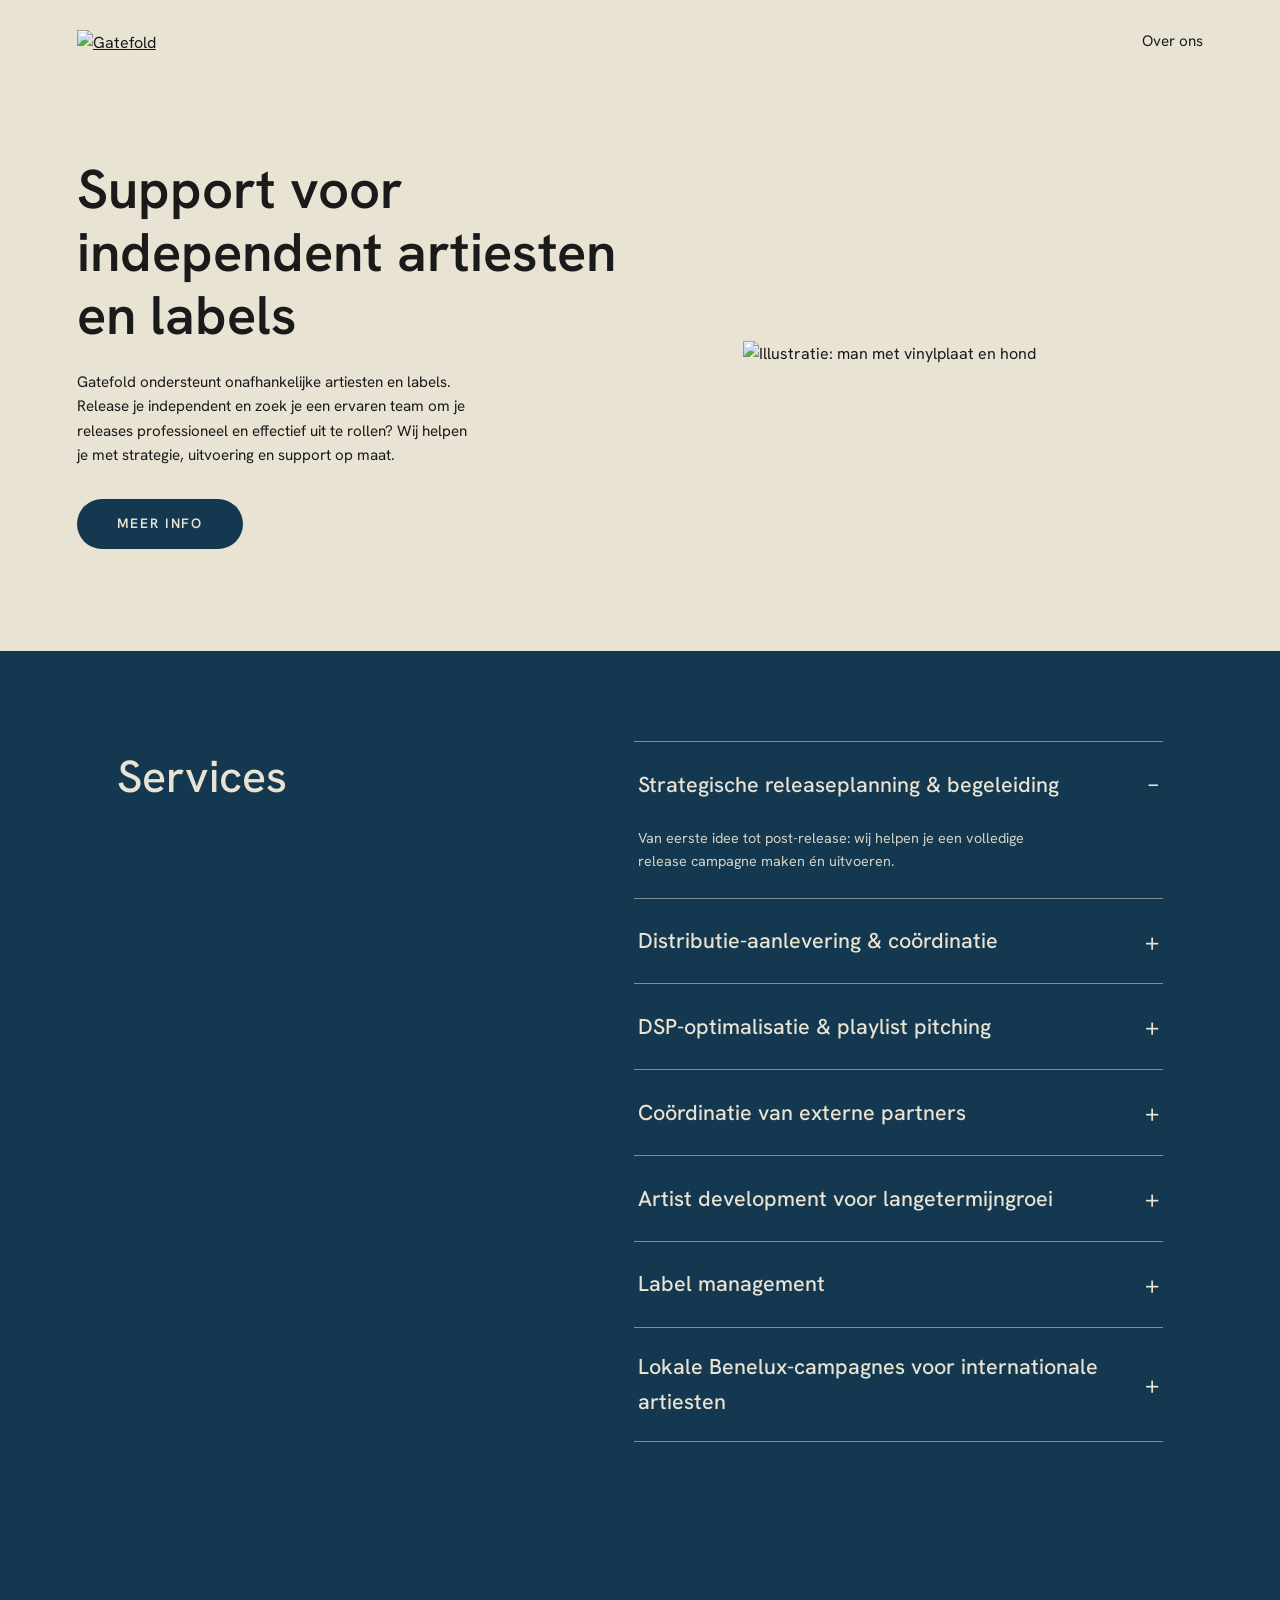
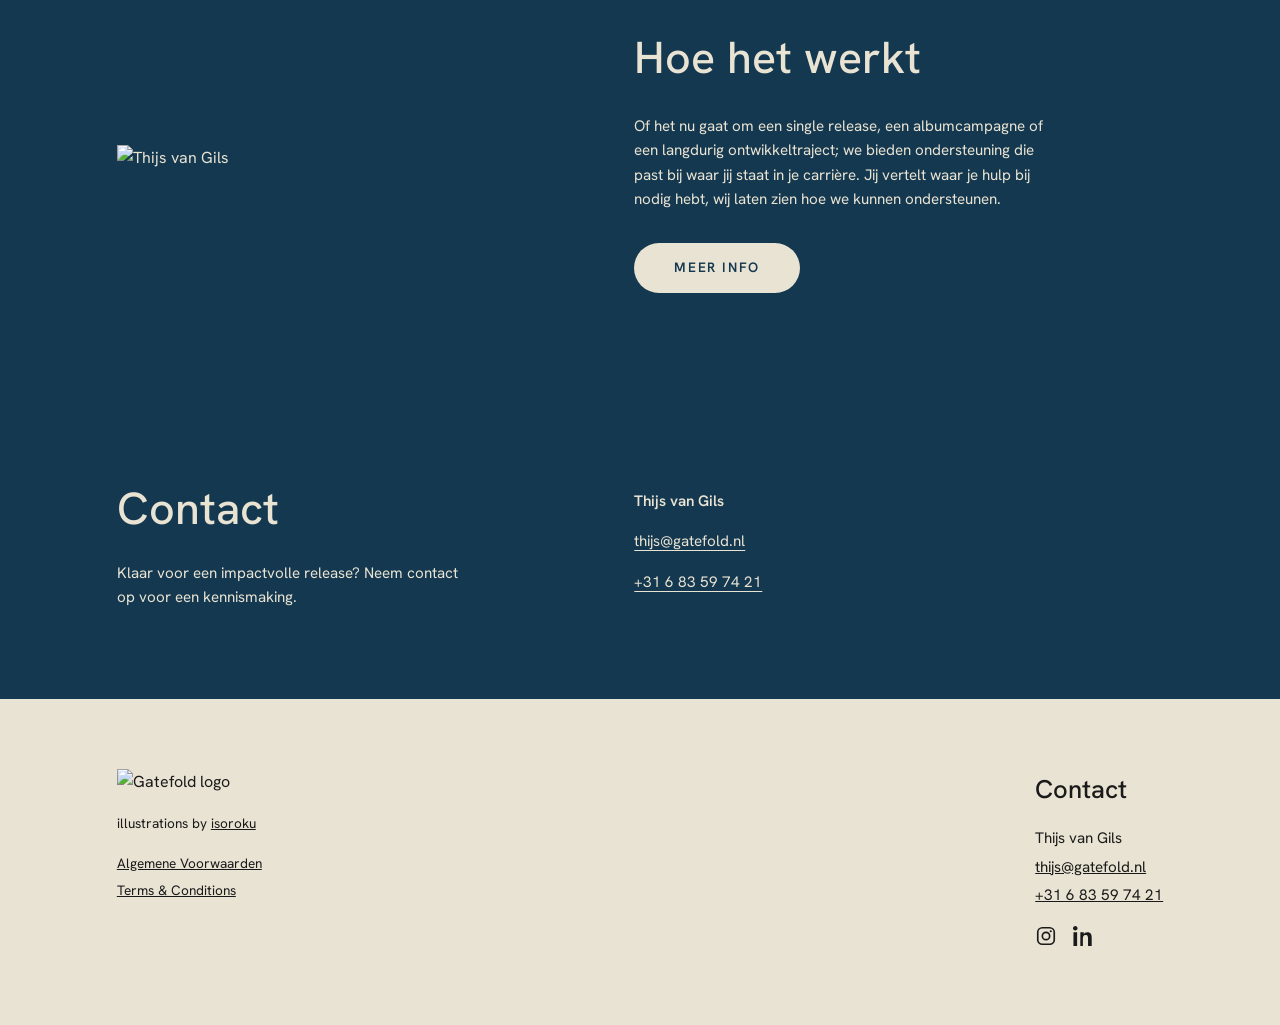
==== index.html @ 9f6c151a "Add files via upload" ====
<!DOCTYPE html>
<html lang="nl">
<head>
  <meta charset="UTF-8">
  <meta name="viewport" content="width=device-width, initial-scale=1.0">
  <title>Gatefold — Support voor independent artiesten en labels</title>
  <meta name="description" content="Gatefold ondersteunt onafhankelijke artiesten en labels met strategie, uitvoering en support op maat.">
  <link rel="preconnect" href="https://fonts.googleapis.com">
  <link rel="preconnect" href="https://fonts.gstatic.com" crossorigin>
  <link href="https://fonts.googleapis.com/css2?family=Hanken+Grotesk:wght@400;500;600;700&display=swap" rel="stylesheet">
  <link rel="stylesheet" href="style.css">
</head>
<body>

  <header class="site-header">
    <a href="index.html" class="wordmark"><img src="img/logo.png" alt="Gatefold"></a>
    <nav>
      <a href="over-ons.html">Over ons</a>
    </nav>
  </header>

  <!-- HERO -->
  <section class="hero">
    <div class="hero-inner">
      <div class="hero-text">
        <h1>Support voor independent artiesten en labels</h1>
        <p>Gatefold ondersteunt onafhankelijke artiesten en labels. Release je independent en zoek je een ervaren team om je releases professioneel en effectief uit te rollen? Wij helpen je met strategie, uitvoering en support op maat.</p>
        <a href="over-ons.html" class="btn btn-dark">Meer info</a>
      </div>
      <div class="hero-image">
        <img src="img/hero.png" alt="Illustratie: man met vinylplaat en hond">
      </div>
    </div>
  </section>

  <!-- SERVICES -->
  <section class="dark" id="services">
    <div class="section-inner two-col">
      <h2 class="section-title">Services</h2>
      <div class="accordion">

        <details open>
          <summary>Strategische releaseplanning &amp; begeleiding</summary>
          <p>Van eerste idee tot post-release: wij helpen je een volledige release campagne maken én uitvoeren.</p>
        </details>

        <details>
          <summary>Distributie-aanlevering &amp; coördinatie</summary>
          <p><!-- PLACEHOLDER: vervang deze tekst --> Beschrijving van deze service volgt.</p>
        </details>

        <details>
          <summary>DSP-optimalisatie &amp; playlist pitching</summary>
          <p><!-- PLACEHOLDER: vervang deze tekst --> Beschrijving van deze service volgt.</p>
        </details>

        <details>
          <summary>Coördinatie van externe partners</summary>
          <p><!-- PLACEHOLDER: vervang deze tekst --> Beschrijving van deze service volgt.</p>
        </details>

        <details>
          <summary>Artist development voor langetermijngroei</summary>
          <p><!-- PLACEHOLDER: vervang deze tekst --> Beschrijving van deze service volgt.</p>
        </details>

        <details>
          <summary>Label management</summary>
          <p><!-- PLACEHOLDER: vervang deze tekst --> Beschrijving van deze service volgt.</p>
        </details>

        <details>
          <summary>Lokale Benelux-campagnes voor internationale artiesten</summary>
          <p><!-- PLACEHOLDER: vervang deze tekst --> Beschrijving van deze service volgt.</p>
        </details>

      </div>
    </div>

    <!-- HOE HET WERKT -->
    <div class="section-inner two-col how-it-works">
      <div class="how-image">
        <img src="img/thijs.jpg" alt="Thijs van Gils">
      </div>
      <div class="how-text">
        <h2>Hoe het werkt</h2>
        <p>Of het nu gaat om een single release, een albumcampagne of een langdurig ontwikkeltraject; we bieden ondersteuning die past bij waar jij staat in je carrière. Jij vertelt waar je hulp bij nodig hebt, wij laten zien hoe we kunnen ondersteunen.</p>
        <a href="over-ons.html" class="btn btn-light">Meer info</a>
      </div>
    </div>

    <!-- CONTACT -->
    <div class="section-inner two-col contact" id="contact">
      <div>
        <h2 class="section-title">Contact</h2>
        <p>Klaar voor een impactvolle release? Neem contact op voor een kennismaking.</p>
      </div>
      <div class="contact-details">
        <p class="contact-name">Thijs van Gils</p>
        <p><a href="mailto:thijs@gatefold.nl">thijs@gatefold.nl</a></p>
        <p><a href="tel:+31683597421">+31 6 83 59 74 21</a></p>
      </div>
    </div>
  </section>

  <!-- FOOTER -->
  <footer class="site-footer">
    <div class="footer-left">
      <img src="img/logo-footer.png" alt="Gatefold logo" class="footer-logo">
      <p class="credit">illustrations by <a href="https://pelicanswamp.jp/" target="_blank" rel="noopener">isoroku</a></p>
      <p><a href="algemene-voorwaarden.html">Algemene Voorwaarden</a></p>
      <p><a href="terms-conditions.html">Terms &amp; Conditions</a></p>
    </div>
    <div class="footer-right">
      <h3>Contact</h3>
      <p>Thijs van Gils</p>
      <p><a href="mailto:thijs@gatefold.nl">thijs@gatefold.nl</a></p>
      <p><a href="tel:+31683597421">+31 6 83 59 74 21</a></p>
      <div class="socials">
        <a href="http://instagram.com/gatefold.nl" aria-label="Instagram" target="_blank" rel="noopener">
          <svg viewBox="0 0 24 24" width="22" height="22" fill="none" stroke="currentColor" stroke-width="1.8"><rect x="3" y="3" width="18" height="18" rx="5"/><circle cx="12" cy="12" r="4"/><circle cx="17.2" cy="6.8" r="1.2" fill="currentColor" stroke="none"/></svg>
        </a>
        <a href="https://nl.linkedin.com/company/gatefoldnl" aria-label="LinkedIn" target="_blank" rel="noopener">
          <svg viewBox="0 0 24 24" width="22" height="22" fill="currentColor"><path d="M4.98 3.5C4.98 4.88 3.87 6 2.5 6S0 4.88 0 3.5 1.12 1 2.5 1s2.48 1.12 2.48 2.5zM.5 8h4V23h-4V8zm7.5 0h3.8v2.05h.05c.53-1 1.83-2.05 3.77-2.05 4.03 0 4.78 2.65 4.78 6.1V23h-4v-7.9c0-1.88-.03-4.3-2.62-4.3-2.62 0-3.02 2.05-3.02 4.17V23H8V8z"/></svg>
        </a>
      </div>
    </div>
  </footer>

</body>
</html>
---- style.css ----
/* ==========================================================
   Gatefold — statische site
   Kleuren en typografie gebaseerd op het originele ontwerp
   ========================================================== */

:root {
  --cream: #e9e3d3;      /* lichte achtergrond */
  --navy: #14384f;       /* donkerblauwe secties */
  --ink: #1a1a1a;        /* tekst op licht */
  --line: rgba(233, 227, 211, 0.5); /* lijntjes in accordeon */
}

* { margin: 0; padding: 0; box-sizing: border-box; }

html { scroll-behavior: smooth; }

body {
  font-family: "Hanken Grotesk", "Helvetica Neue", Arial, sans-serif;
  background: var(--cream);
  color: var(--ink);
  line-height: 1.6;
}

img { max-width: 100%; display: block; }

a { color: inherit; }

/* ---------- Header ---------- */

.site-header {
  display: flex;
  justify-content: space-between;
  align-items: center;
  padding: 28px 6vw;
  background: var(--cream);
}

.wordmark img { height: 22px; width: auto; }

.site-header nav a {
  text-decoration: none;
  font-size: 0.95rem;
  margin-left: 28px;
}

.site-header nav a:hover,
.site-header nav a.active {
  text-decoration: underline;
  text-underline-offset: 4px;
}

/* ---------- Knoppen ---------- */

.btn {
  display: inline-block;
  padding: 14px 40px;
  border-radius: 999px;
  text-decoration: none;
  font-size: 0.85rem;
  font-weight: 600;
  letter-spacing: 0.12em;
  text-transform: uppercase;
  transition: opacity 0.2s ease;
}

.btn:hover { opacity: 0.85; }

.btn-dark { background: var(--navy); color: var(--cream); }
.btn-light { background: var(--cream); color: var(--navy); }

/* ---------- Hero ---------- */

.hero { background: var(--cream); padding: 6vw 6vw 8vw; }

.hero-inner {
  display: grid;
  grid-template-columns: 1.1fr 1fr;
  gap: 6vw;
  align-items: center;
  max-width: 1200px;
  margin: 0 auto;
}

.hero h1 {
  font-size: clamp(2.2rem, 4.5vw, 3.4rem);
  font-weight: 600;
  line-height: 1.15;
  margin-bottom: 24px;
}

.hero p { max-width: 44ch; margin-bottom: 32px; font-size: 0.95rem; }

.hero-image img { max-width: 420px; margin: 0 auto; }

/* ---------- Donkere secties ---------- */

.dark { background: var(--navy); color: var(--cream); }

.section-inner {
  max-width: 1200px;
  margin: 0 auto;
  padding: 90px 6vw;
}

.two-col {
  display: grid;
  grid-template-columns: 1fr 1.2fr;
  gap: 6vw;
  align-items: start;
}

.section-title {
  font-size: clamp(2rem, 3.5vw, 2.8rem);
  font-weight: 500;
}

/* ---------- Accordeon (services) ---------- */

.accordion details { border-bottom: 1px solid var(--line); }
.accordion details:first-child { border-top: 1px solid var(--line); }

.accordion summary {
  cursor: pointer;
  list-style: none;
  display: flex;
  justify-content: space-between;
  align-items: center;
  gap: 20px;
  padding: 22px 4px;
  font-size: 1.35rem;
  font-weight: 500;
}

.accordion summary::-webkit-details-marker { display: none; }

/* plus/min-teken */
.accordion summary::after {
  content: "+";
  font-size: 1.6rem;
  font-weight: 400;
  flex-shrink: 0;
}

.accordion details[open] summary::after { content: "–"; }

.accordion details p {
  padding: 0 4px 24px;
  font-size: 0.9rem;
  max-width: 55ch;
  opacity: 0.9;
}

/* ---------- Hoe het werkt ---------- */

.how-it-works { align-items: center; }

.how-image img { max-width: 420px; }

.how-text h2 {
  font-size: clamp(2rem, 3.5vw, 2.8rem);
  font-weight: 500;
  margin-bottom: 20px;
}

.how-text p { max-width: 48ch; margin-bottom: 32px; font-size: 0.95rem; }

/* ---------- Contact ---------- */

.contact p { max-width: 40ch; margin-top: 16px; font-size: 0.95rem; }

.contact-details { font-size: 1.05rem; }
.contact-details .contact-name { font-weight: 600; margin-bottom: 8px; }
.contact-details a { text-underline-offset: 4px; }

/* ---------- Footer ---------- */

.site-footer {
  background: var(--cream);
  color: var(--ink);
  display: grid;
  grid-template-columns: 1fr 1fr;
  gap: 6vw;
  padding: 70px 6vw;
  max-width: 1200px;
  margin: 0 auto;
}

.footer-logo { max-width: 130px; margin-bottom: 18px; }

.footer-left p { font-size: 0.85rem; margin-bottom: 6px; }
.footer-left .credit { margin-bottom: 18px; }

.footer-right { justify-self: end; }
.footer-right h3 { font-size: 1.6rem; font-weight: 500; margin-bottom: 16px; }
.footer-right p { font-size: 0.95rem; margin-bottom: 4px; }

.socials { display: flex; gap: 16px; margin-top: 18px; }
.socials a { color: var(--ink); }
.socials a:hover { opacity: 0.7; }

/* ---------- Over ons ---------- */

.about { background: var(--cream); }

.about-inner {
  max-width: 1200px;
  margin: 0 auto;
  padding: 6vw;
  grid-template-columns: 1fr 1.1fr;
  align-items: start;
}

.about-text h1 {
  font-size: clamp(2.4rem, 5vw, 3.6rem);
  font-weight: 500;
  margin-bottom: 28px;
}

.about-text p { max-width: 52ch; margin-bottom: 20px; font-size: 1rem; }

.about-text .btn { margin-top: 16px; }

/* ---------- Voorwaarden-pagina's ---------- */

.legal {
  max-width: 760px;
  margin: 0 auto;
  padding: 40px 6vw 90px;
}

.legal h1 {
  font-size: clamp(2.2rem, 4vw, 3rem);
  font-weight: 500;
  margin-bottom: 24px;
}

.legal h2 {
  font-size: 1.25rem;
  font-weight: 600;
  margin: 36px 0 10px;
}

.legal p { font-size: 0.95rem; margin-bottom: 14px; }

.legal .legal-meta {
  font-size: 0.85rem;
  opacity: 0.75;
  margin: 24px 0;
}

/* ---------- Mobiel ---------- */

@media (max-width: 800px) {
  .hero-inner,
  .two-col,
  .about-inner,
  .site-footer {
    grid-template-columns: 1fr;
    gap: 40px;
  }

  .hero-image { order: -1; }
  .hero-image img { max-width: 260px; }

  .section-inner { padding: 60px 6vw; }

  .accordion summary { font-size: 1.1rem; }

  .footer-right { justify-self: start; }
}
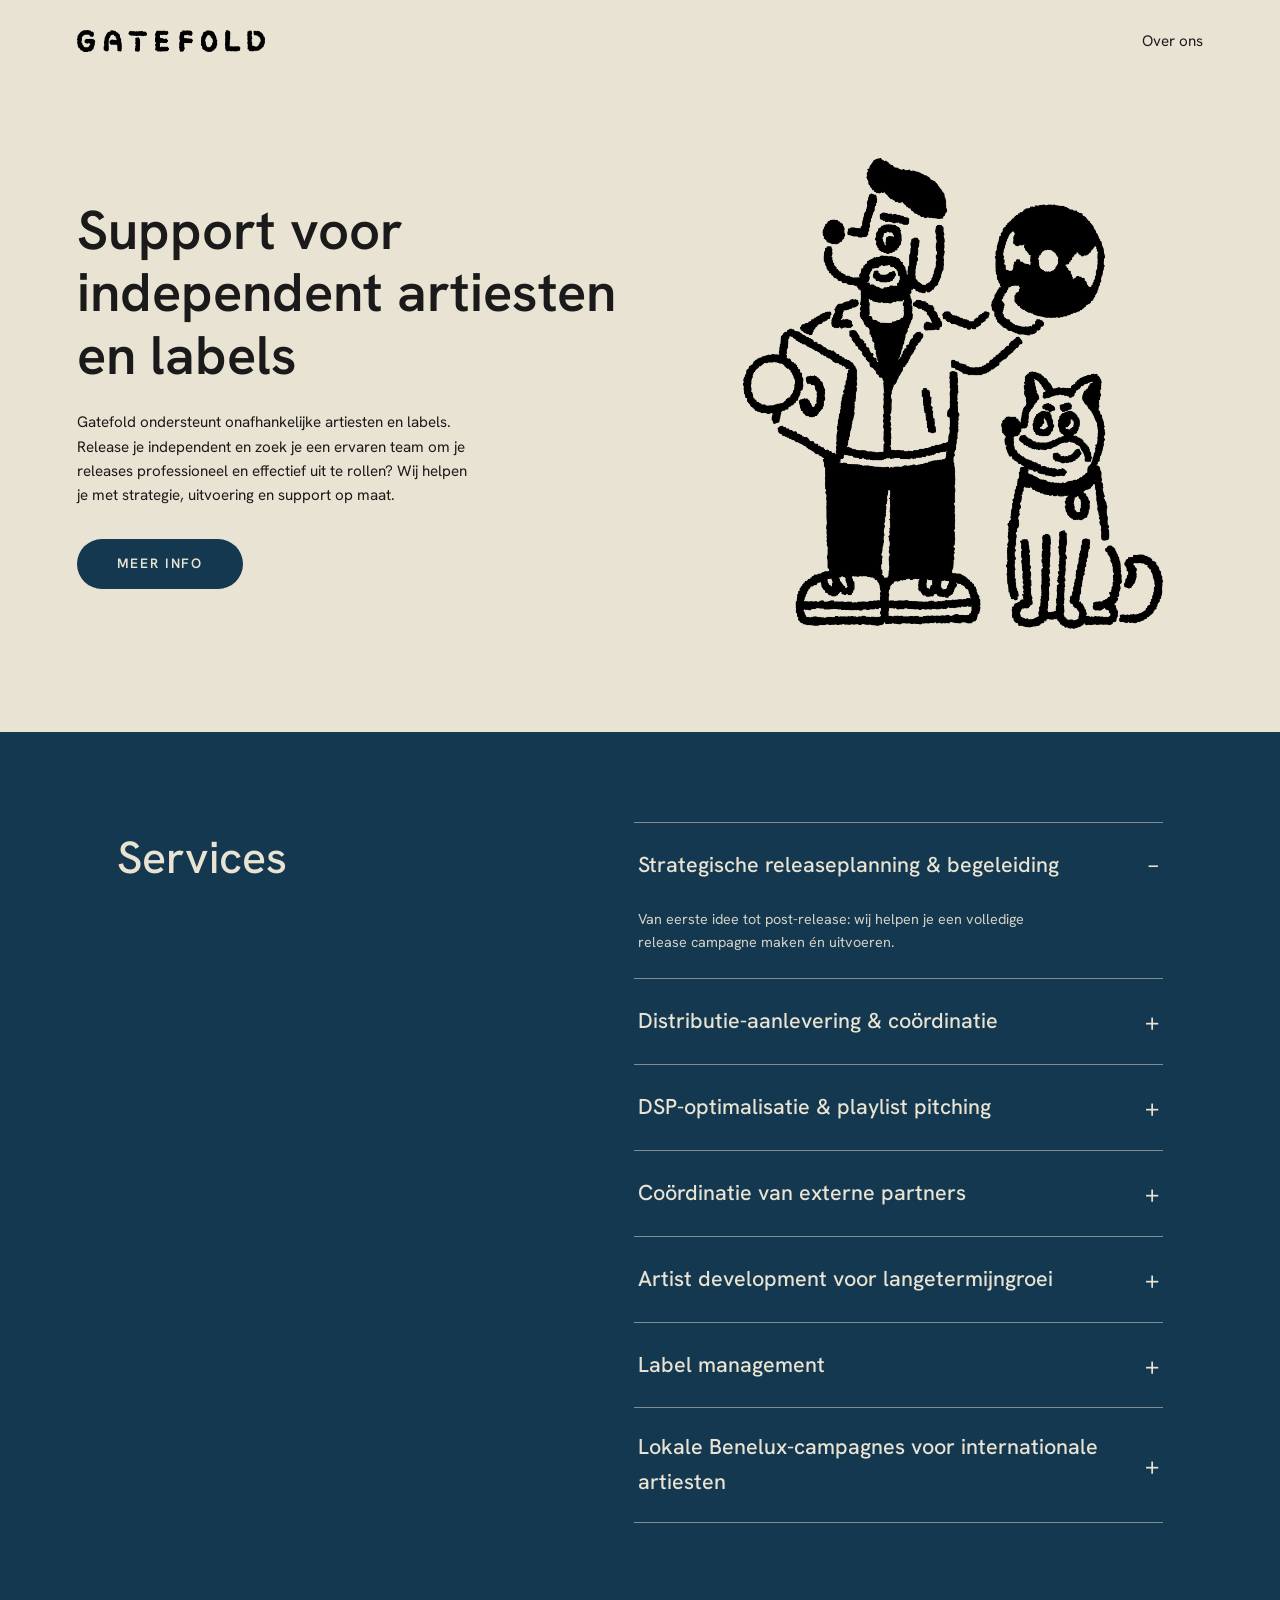
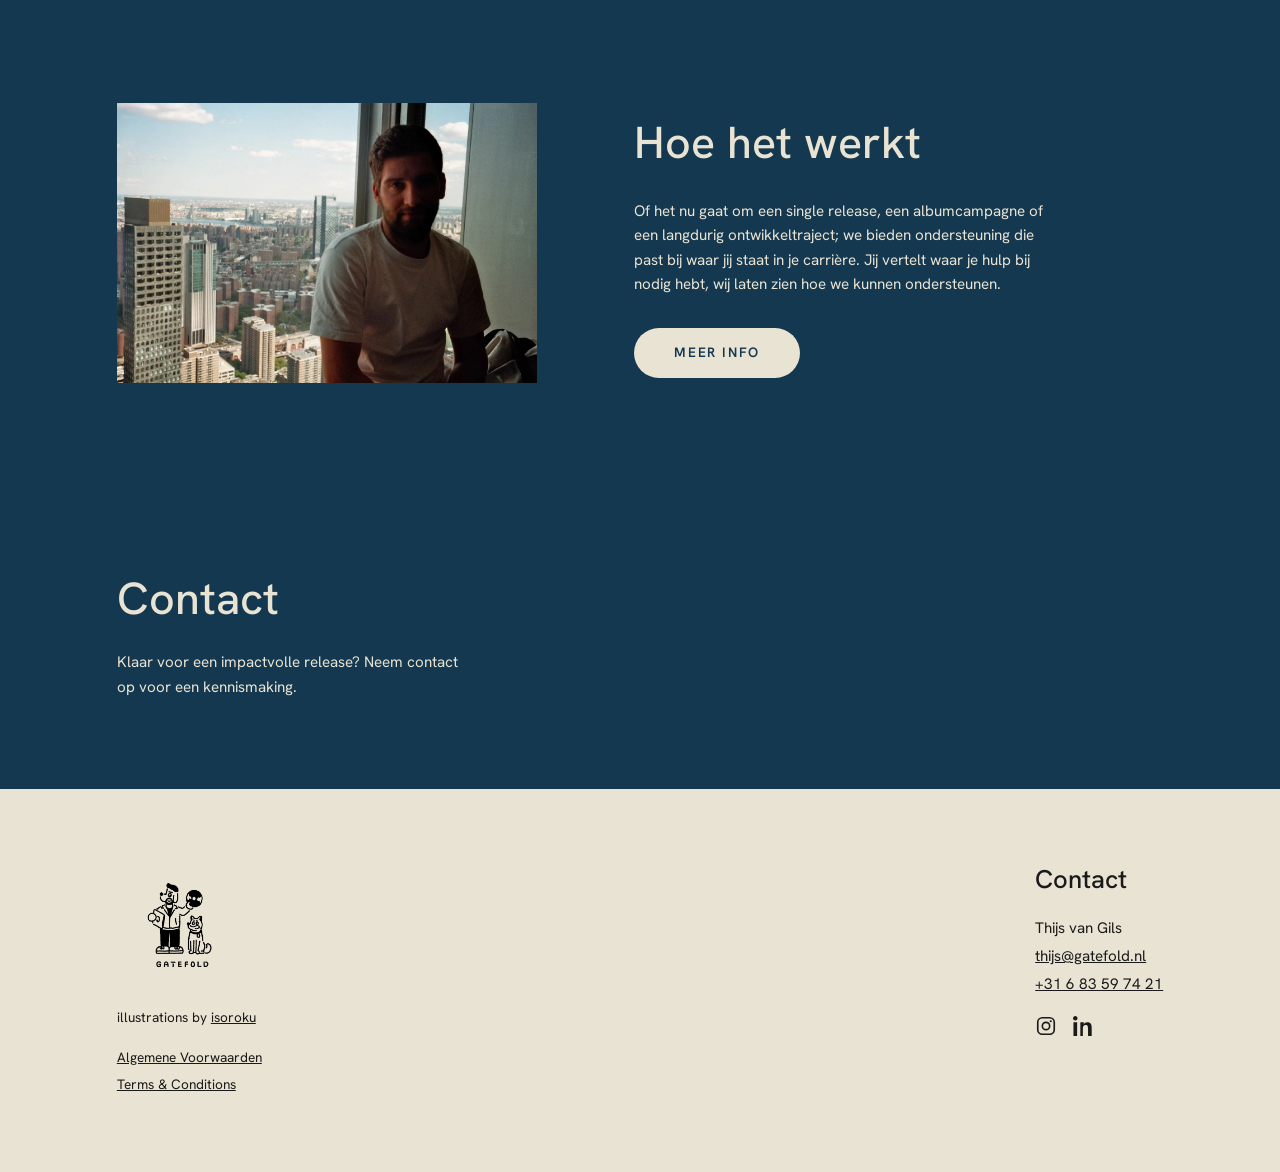
==== commit 1cf7f5cd: "Add files via upload" ====
--- a/index.html
+++ b/index.html
@@ -13,7 +13,7 @@
 <body>
 
   <header class="site-header">
-    <a href="index.html" class="wordmark"><img src="img/logo.png" alt="Gatefold"></a>
+    <a href="index.html" class="wordmark"><img src="img/logo.webp" alt="Gatefold"></a>
     <nav>
       <a href="over-ons.html">Over ons</a>
     </nav>
@@ -28,7 +28,7 @@
         <a href="over-ons.html" class="btn btn-dark">Meer info</a>
       </div>
       <div class="hero-image">
-        <img src="img/hero.png" alt="Illustratie: man met vinylplaat en hond">
+        <img src="img/hero.webp" alt="Illustratie: man met vinylplaat en hond">
       </div>
     </div>
   </section>
@@ -46,32 +46,32 @@
 
         <details>
           <summary>Distributie-aanlevering &amp; coördinatie</summary>
-          <p><!-- PLACEHOLDER: vervang deze tekst --> Beschrijving van deze service volgt.</p>
+          <p>We zorgen dat alles op tijd en correct wordt aangeleverd, inclusief metadata en assets. Wij delen de plannen en assets met de distributeur zodat zij op de hoogte zijn.</p>
         </details>
 
         <details>
           <summary>DSP-optimalisatie &amp; playlist pitching</summary>
-          <p><!-- PLACEHOLDER: vervang deze tekst --> Beschrijving van deze service volgt.</p>
+          <p>We optimaliseren je profiel en pitchen je muziek gericht bij de juiste editorial teams.</p>
         </details>
 
         <details>
           <summary>Coördinatie van externe partners</summary>
-          <p><!-- PLACEHOLDER: vervang deze tekst --> Beschrijving van deze service volgt.</p>
+          <p>Wij adviseren over externe partners zoals PR, plugger, fysiek/vinyl, content creators, out of home &amp; digital marketing en nemen de leiding in het contact met deze partijen.</p>
         </details>
 
         <details>
           <summary>Artist development voor langetermijngroei</summary>
-          <p><!-- PLACEHOLDER: vervang deze tekst --> Beschrijving van deze service volgt.</p>
+          <p>We denken mee over branding, positionering en het bouwen van een duurzame carrière.</p>
         </details>
 
         <details>
           <summary>Label management</summary>
-          <p><!-- PLACEHOLDER: vervang deze tekst --> Beschrijving van deze service volgt.</p>
+          <p>Voor labels die hun A&amp;R zelf doen, maar behoefte hebben aan een sterke partner voor de uitrol van hun releases. Projectmatig of doorlopend.</p>
         </details>
 
         <details>
           <summary>Lokale Benelux-campagnes voor internationale artiesten</summary>
-          <p><!-- PLACEHOLDER: vervang deze tekst --> Beschrijving van deze service volgt.</p>
+          <p>Maak impact met een lokaal team en netwerk. Internationale labels en artiesten kunnen bij Gatefold terecht voor het opzetten en uitrollen van een lokale campagne.</p>
         </details>
 
       </div>
@@ -80,7 +80,7 @@
     <!-- HOE HET WERKT -->
     <div class="section-inner two-col how-it-works">
       <div class="how-image">
-        <img src="img/thijs.jpg" alt="Thijs van Gils">
+        <img src="img/thijs.webp" alt="Thijs van Gils">
       </div>
       <div class="how-text">
         <h2>Hoe het werkt</h2>
@@ -90,23 +90,16 @@
     </div>
 
     <!-- CONTACT -->
-    <div class="section-inner two-col contact" id="contact">
-      <div>
-        <h2 class="section-title">Contact</h2>
-        <p>Klaar voor een impactvolle release? Neem contact op voor een kennismaking.</p>
-      </div>
-      <div class="contact-details">
-        <p class="contact-name">Thijs van Gils</p>
-        <p><a href="mailto:thijs@gatefold.nl">thijs@gatefold.nl</a></p>
-        <p><a href="tel:+31683597421">+31 6 83 59 74 21</a></p>
-      </div>
+    <div class="section-inner contact" id="contact">
+      <h2 class="section-title">Contact</h2>
+      <p>Klaar voor een impactvolle release? Neem contact op voor een kennismaking.</p>
     </div>
   </section>
 
   <!-- FOOTER -->
   <footer class="site-footer">
     <div class="footer-left">
-      <img src="img/logo-footer.png" alt="Gatefold logo" class="footer-logo">
+      <img src="img/logo-footer.webp" alt="Gatefold logo" class="footer-logo">
       <p class="credit">illustrations by <a href="https://pelicanswamp.jp/" target="_blank" rel="noopener">isoroku</a></p>
       <p><a href="algemene-voorwaarden.html">Algemene Voorwaarden</a></p>
       <p><a href="terms-conditions.html">Terms &amp; Conditions</a></p>
--- a/style.css
+++ b/style.css
@@ -168,10 +168,6 @@
 
 .contact p { max-width: 40ch; margin-top: 16px; font-size: 0.95rem; }
 
-.contact-details { font-size: 1.05rem; }
-.contact-details .contact-name { font-weight: 600; margin-bottom: 8px; }
-.contact-details a { text-underline-offset: 4px; }
-
 /* ---------- Footer ---------- */
 
 .site-footer {
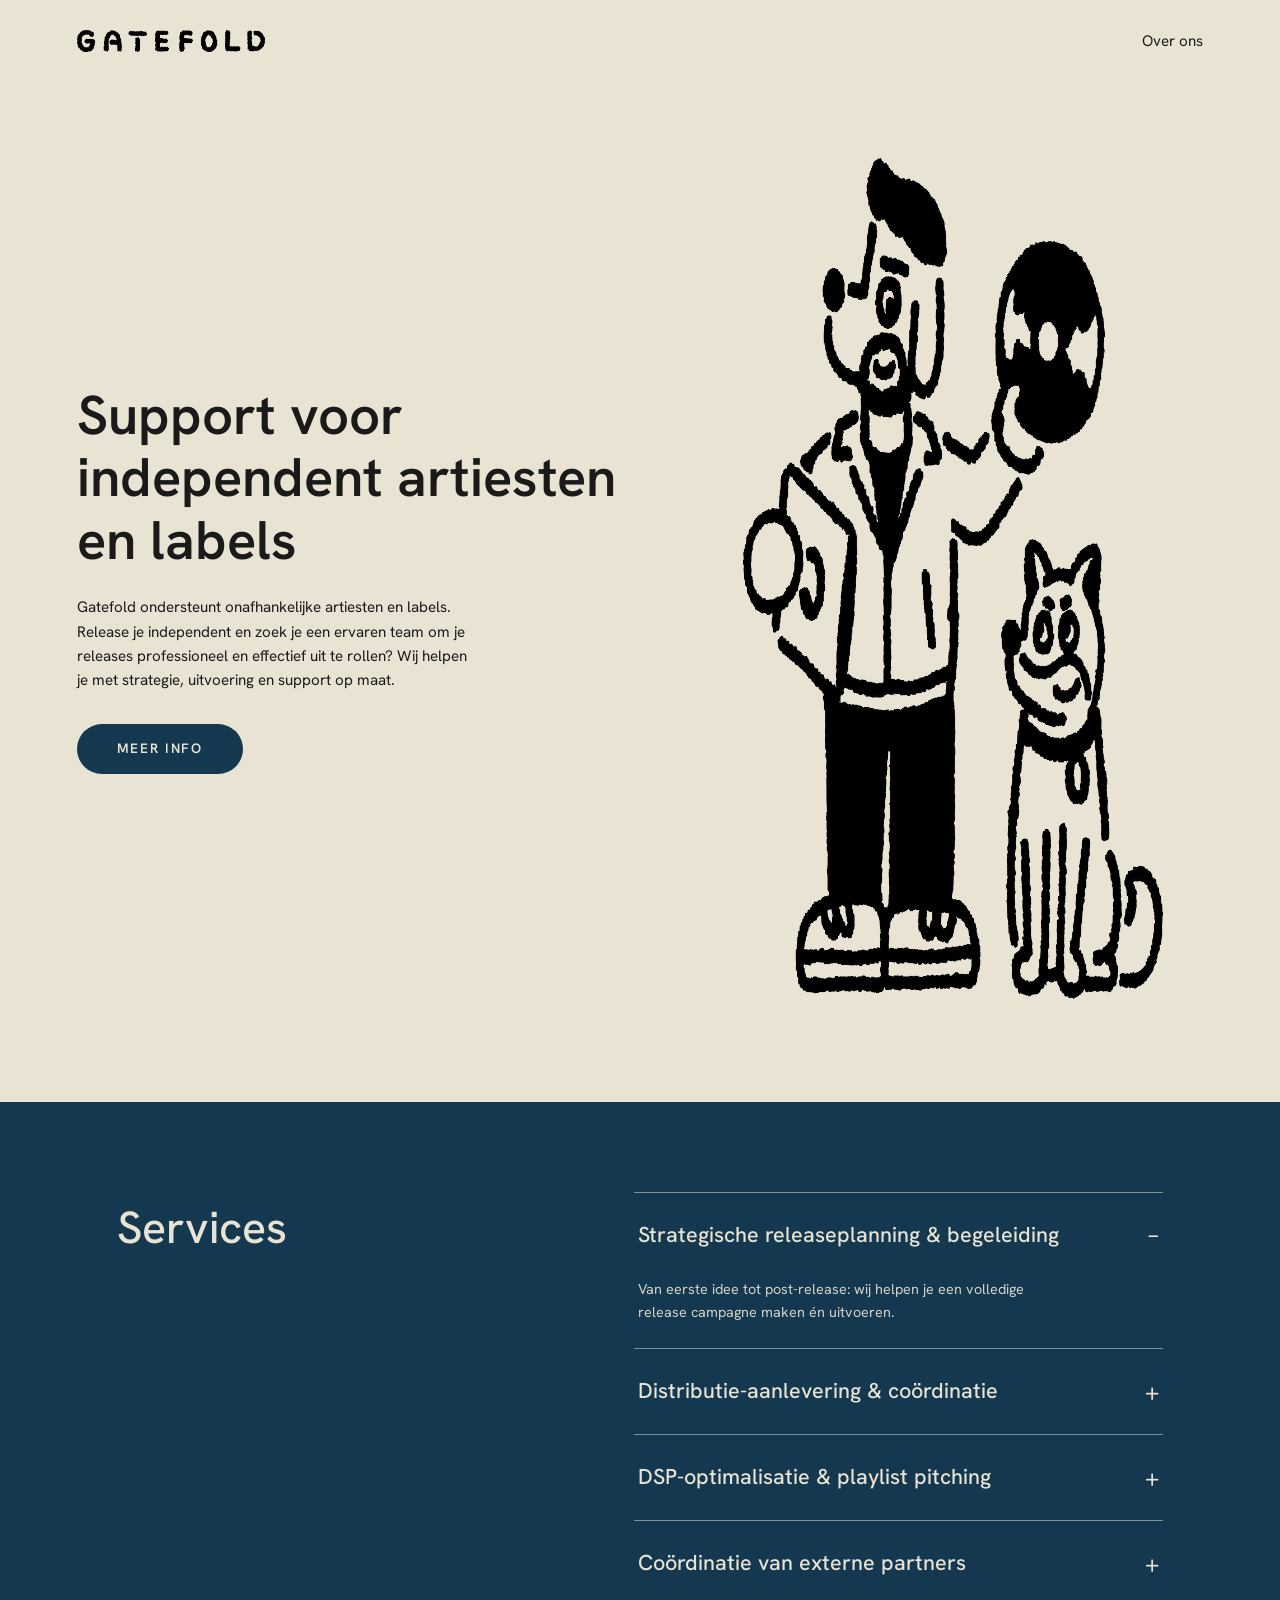
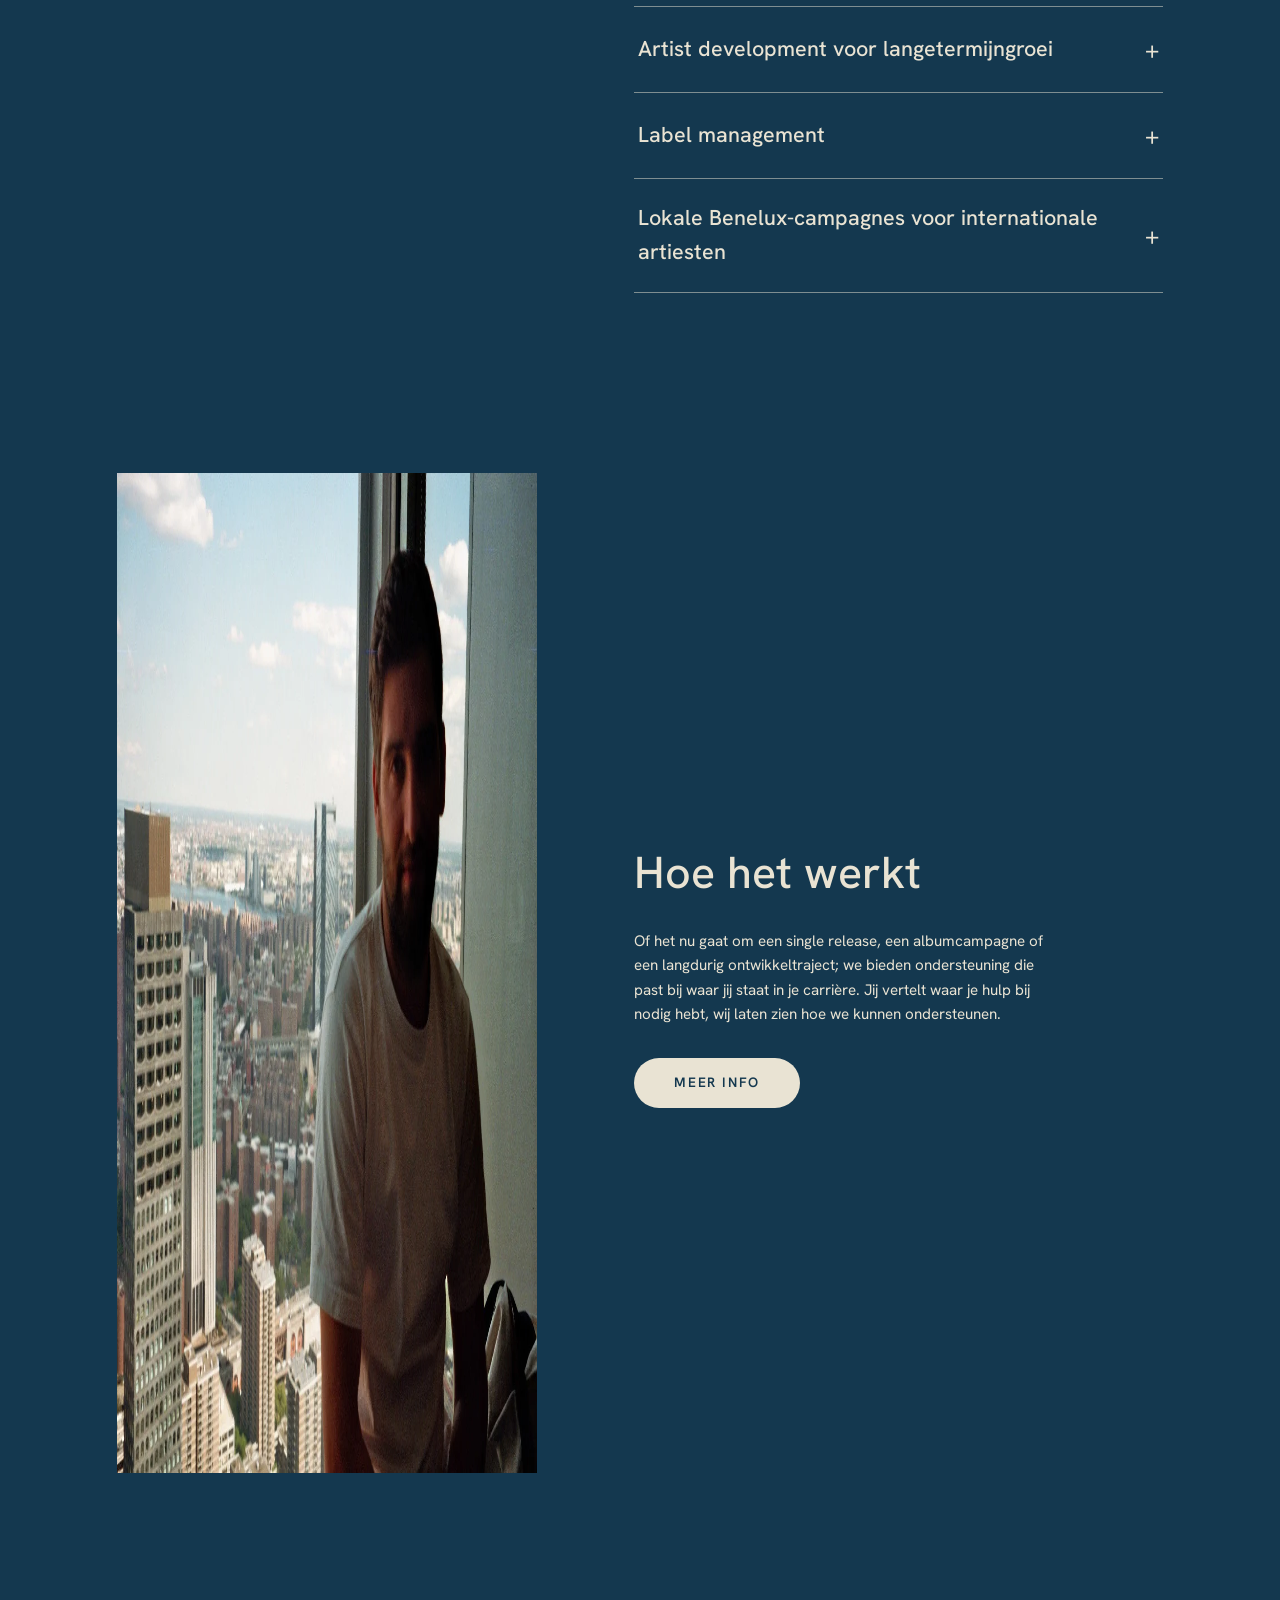
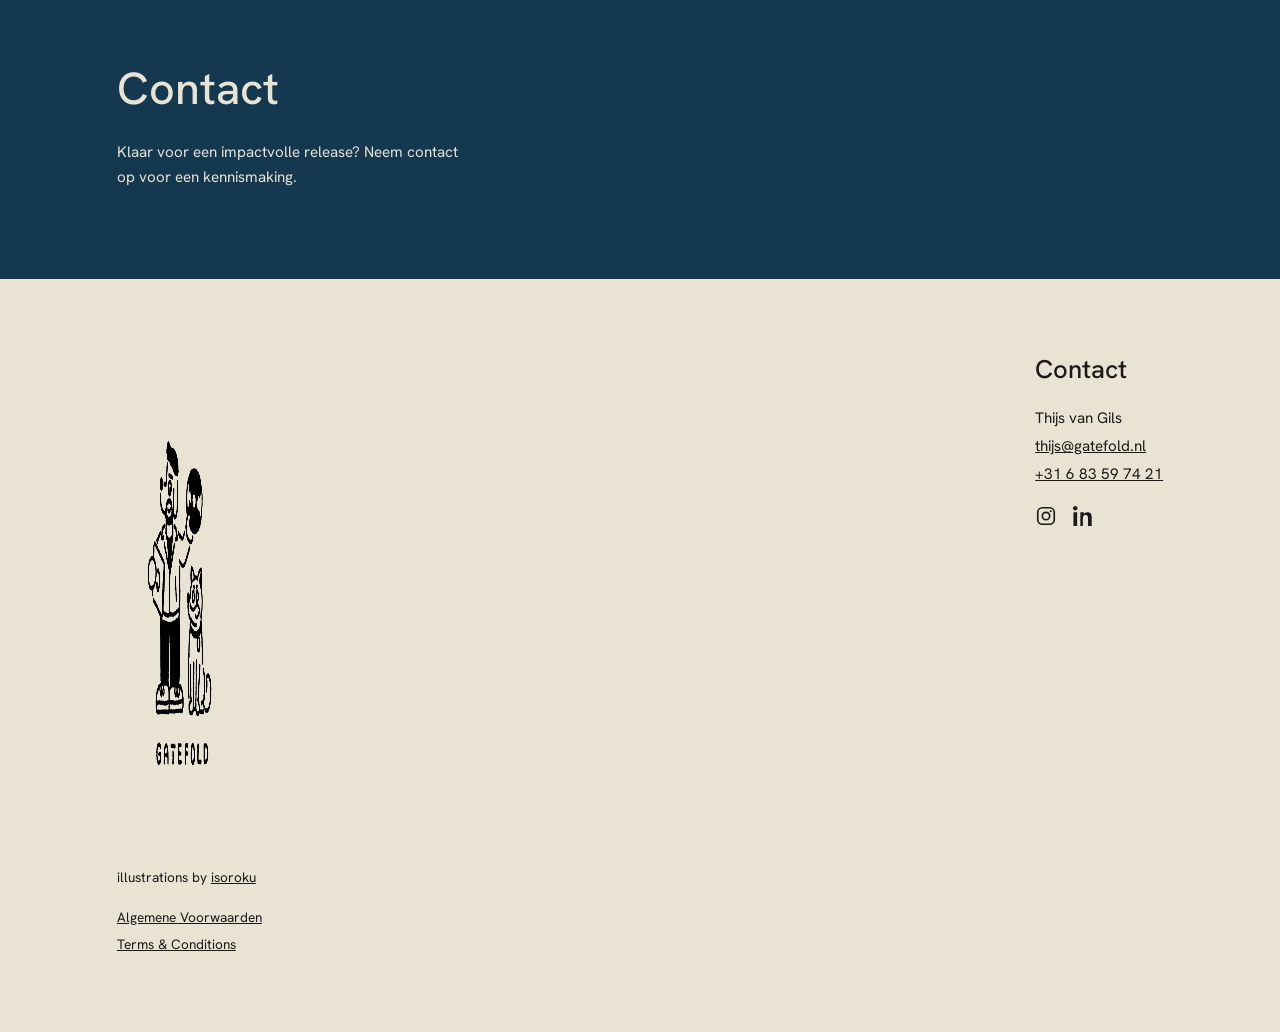
==== commit 4bed045c: "Add files via upload" ====
--- a/index.html
+++ b/index.html
@@ -4,7 +4,45 @@
   <meta charset="UTF-8">
   <meta name="viewport" content="width=device-width, initial-scale=1.0">
   <title>Gatefold — Support voor independent artiesten en labels</title>
-  <meta name="description" content="Gatefold ondersteunt onafhankelijke artiesten en labels met strategie, uitvoering en support op maat.">
+  <meta name="description" content="Gatefold ondersteunt onafhankelijke artiesten en labels met releaseplanning, distributie, playlist pitching en artist development. Strategie, uitvoering en support op maat vanuit Amsterdam.">
+  <link rel="canonical" href="https://gatefold.nl/">
+  <meta property="og:type" content="website">
+  <meta property="og:site_name" content="Gatefold">
+  <meta property="og:locale" content="nl_NL">
+  <meta property="og:title" content="Gatefold — Support voor independent artiesten en labels">
+  <meta property="og:description" content="Releaseplanning, distributie, playlist pitching en artist development voor onafhankelijke artiesten en labels.">
+  <meta property="og:url" content="https://gatefold.nl/">
+  <meta property="og:image" content="https://gatefold.nl/img/hero.webp">
+  <meta name="twitter:card" content="summary">
+  <link rel="icon" type="image/png" href="img/favicon.png">
+  <link rel="apple-touch-icon" href="img/apple-touch-icon.png">
+  <meta name="theme-color" content="#e9e3d3">
+  <script type="application/ld+json">
+  {
+    "@context": "https://schema.org",
+    "@type": "ProfessionalService",
+    "name": "Gatefold",
+    "url": "https://gatefold.nl/",
+    "image": "https://gatefold.nl/img/hero.webp",
+    "description": "Gatefold ondersteunt onafhankelijke artiesten en labels met releaseplanning, distributie, playlist pitching en artist development.",
+    "email": "thijs@gatefold.nl",
+    "telephone": "+31683597421",
+    "vatID": "NL003858374B28",
+    "address": {
+      "@type": "PostalAddress",
+      "streetAddress": "Javastraat 182-3",
+      "postalCode": "1095 CN",
+      "addressLocality": "Amsterdam",
+      "addressCountry": "NL"
+    },
+    "founder": { "@type": "Person", "name": "Thijs van Gils" },
+    "areaServed": "Benelux",
+    "sameAs": [
+      "http://instagram.com/gatefold.nl",
+      "https://nl.linkedin.com/company/gatefoldnl"
+    ]
+  }
+  </script>
   <link rel="preconnect" href="https://fonts.googleapis.com">
   <link rel="preconnect" href="https://fonts.gstatic.com" crossorigin>
   <link href="https://fonts.googleapis.com/css2?family=Hanken+Grotesk:wght@400;500;600;700&display=swap" rel="stylesheet">
@@ -13,7 +51,7 @@
 <body>
 
   <header class="site-header">
-    <a href="index.html" class="wordmark"><img src="img/logo.webp" alt="Gatefold"></a>
+    <a href="index.html" class="wordmark"><img src="img/logo.webp" alt="Gatefold" width="1500" height="175"></a>
     <nav>
       <a href="over-ons.html">Over ons</a>
     </nav>
@@ -28,7 +66,7 @@
         <a href="over-ons.html" class="btn btn-dark">Meer info</a>
       </div>
       <div class="hero-image">
-        <img src="img/hero.webp" alt="Illustratie: man met vinylplaat en hond">
+        <img src="img/hero.webp" alt="Illustratie: man met vinylplaat en hond" width="750" height="841" fetchpriority="high">
       </div>
     </div>
   </section>
@@ -80,7 +118,7 @@
     <!-- HOE HET WERKT -->
     <div class="section-inner two-col how-it-works">
       <div class="how-image">
-        <img src="img/thijs.webp" alt="Thijs van Gils">
+        <img src="img/thijs.webp" alt="Thijs van Gils van Gatefold" width="1500" height="1000" loading="lazy">
       </div>
       <div class="how-text">
         <h2>Hoe het werkt</h2>
@@ -99,7 +137,7 @@
   <!-- FOOTER -->
   <footer class="site-footer">
     <div class="footer-left">
-      <img src="img/logo-footer.webp" alt="Gatefold logo" class="footer-logo">
+      <img src="img/logo-footer.webp" alt="Gatefold logo" class="footer-logo" width="500" height="500" loading="lazy">
       <p class="credit">illustrations by <a href="https://pelicanswamp.jp/" target="_blank" rel="noopener">isoroku</a></p>
       <p><a href="algemene-voorwaarden.html">Algemene Voorwaarden</a></p>
       <p><a href="terms-conditions.html">Terms &amp; Conditions</a></p>
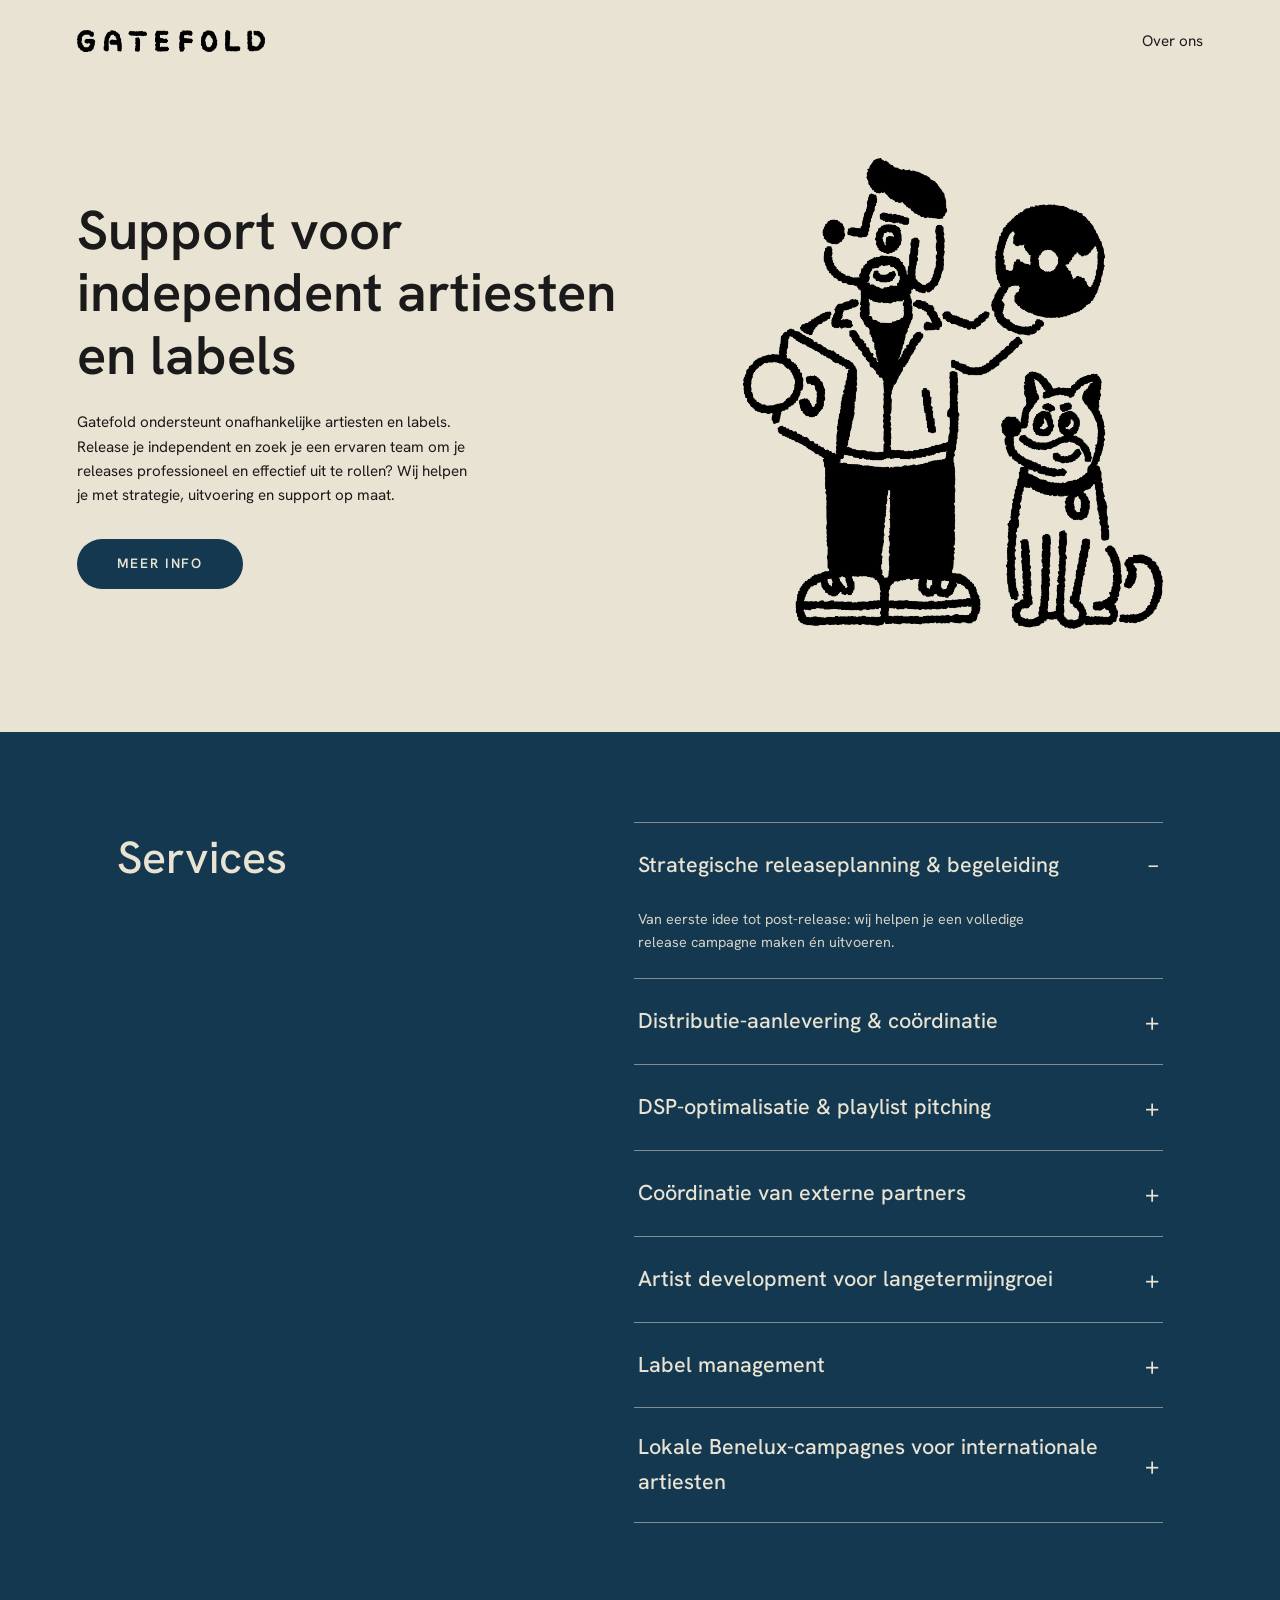
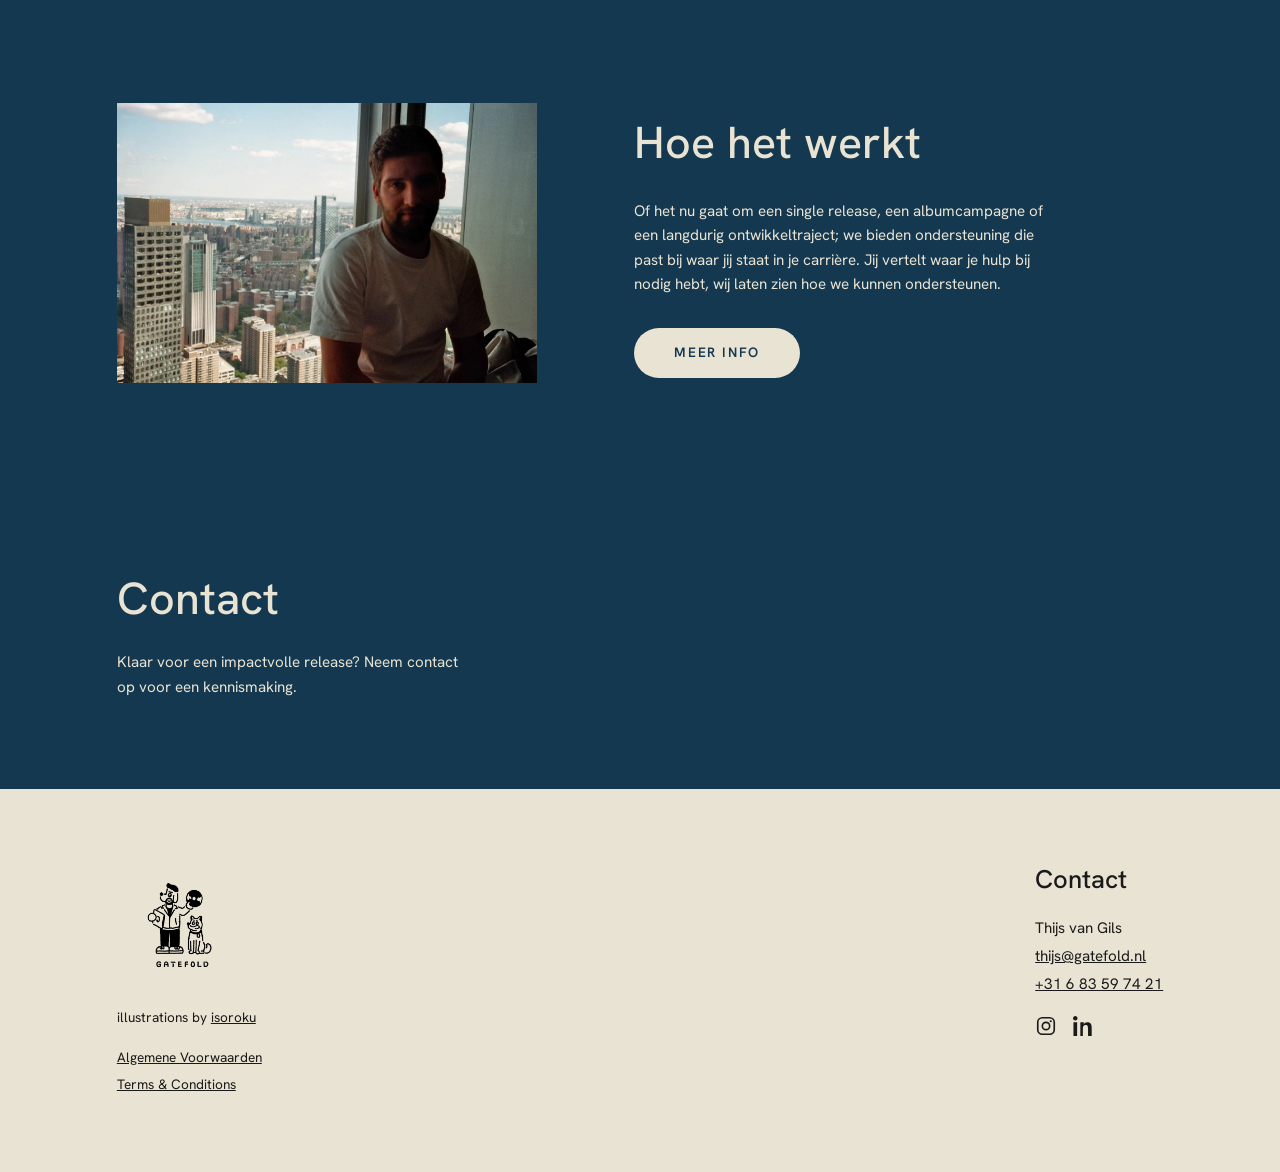
==== commit 4fcab493: "Add Google Tag Manager snippet to index.html" ====
--- a/index.html
+++ b/index.html
@@ -1,6 +1,12 @@
 <!DOCTYPE html>
 <html lang="nl">
 <head>
+  <script async src="https://www.googletagmanager.com/gtm.js?id=GTM-K7DRKMZR"></script>
+  <script>
+    window.dataLayer = window.dataLayer || [];
+    function gtag(){dataLayer.push(arguments);}
+    gtag('js', new Date());
+  </script>
   <meta charset="UTF-8">
   <meta name="viewport" content="width=device-width, initial-scale=1.0">
   <title>Gatefold — Support voor independent artiesten en labels</title>
--- a/style.css
+++ b/style.css
@@ -21,7 +21,7 @@
   line-height: 1.6;
 }
 
-img { max-width: 100%; display: block; }
+img { max-width: 100%; height: auto; display: block; }
 
 a { color: inherit; }
 
